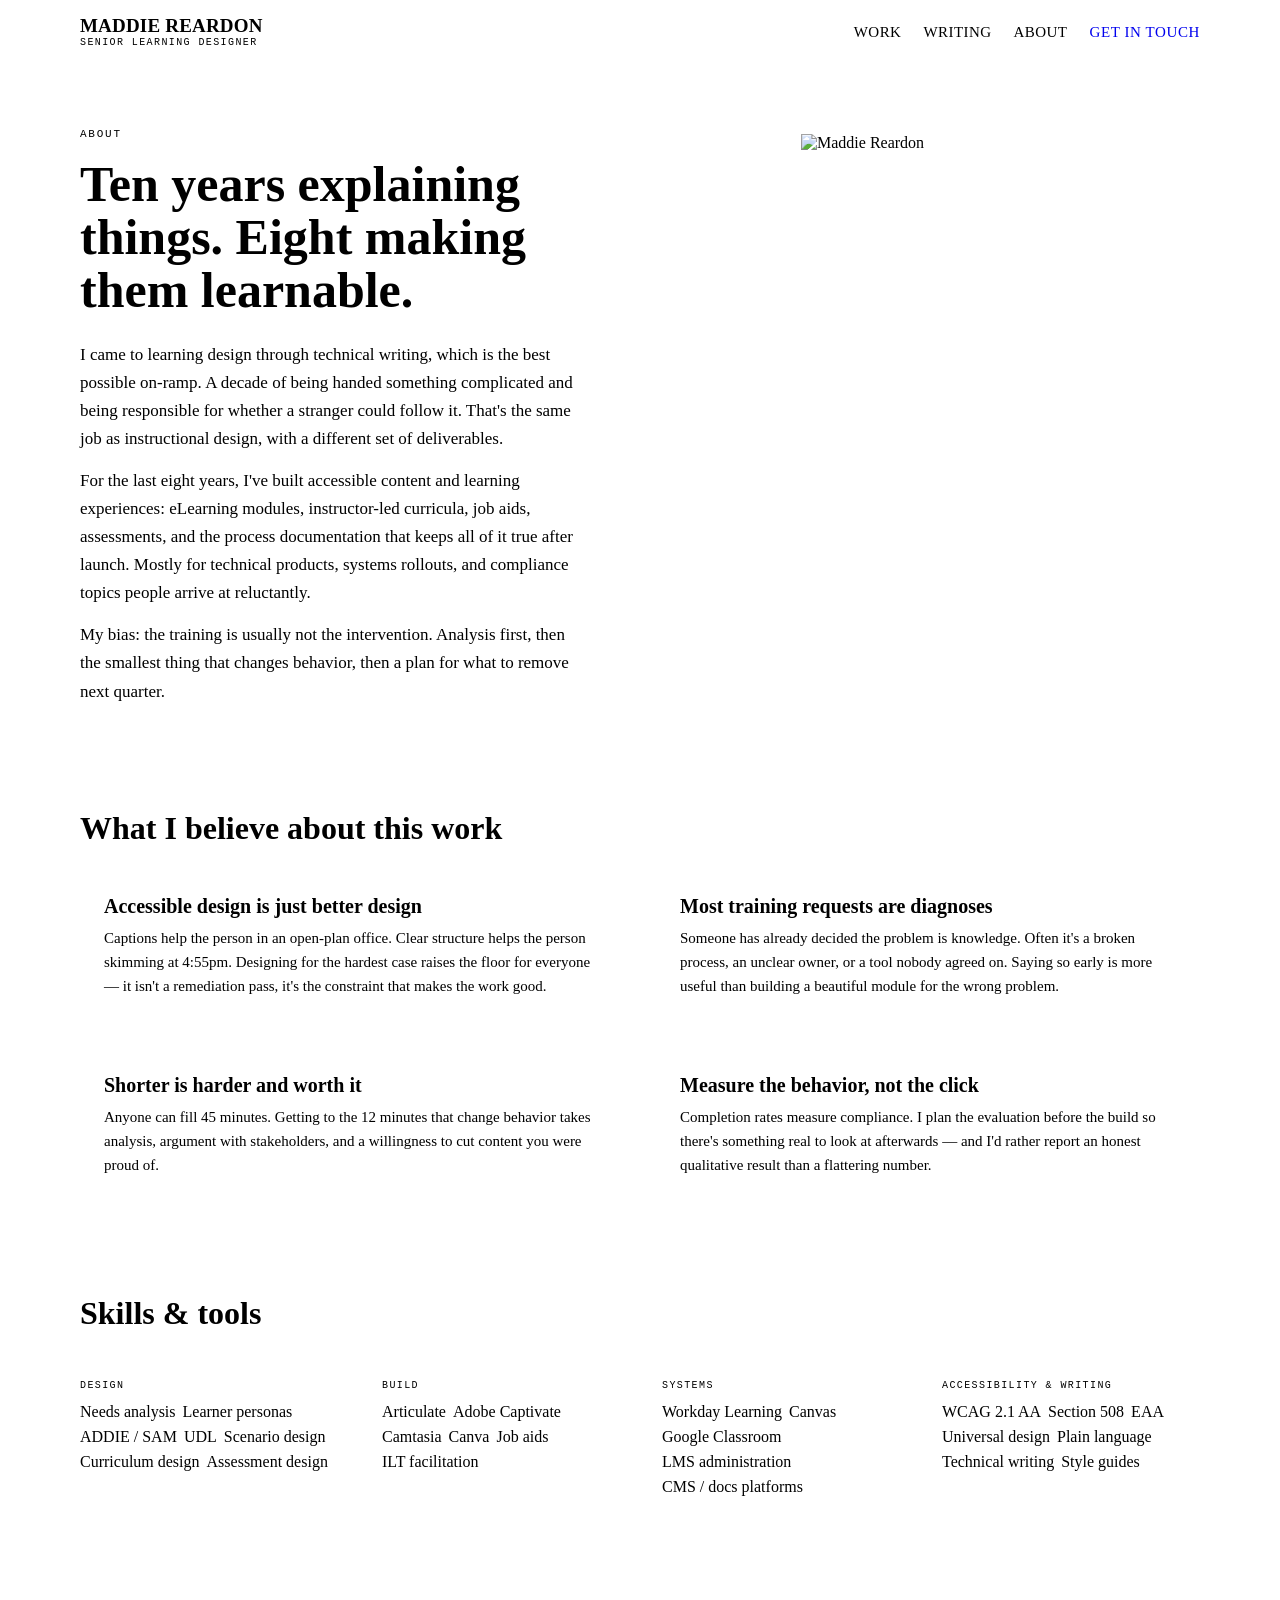
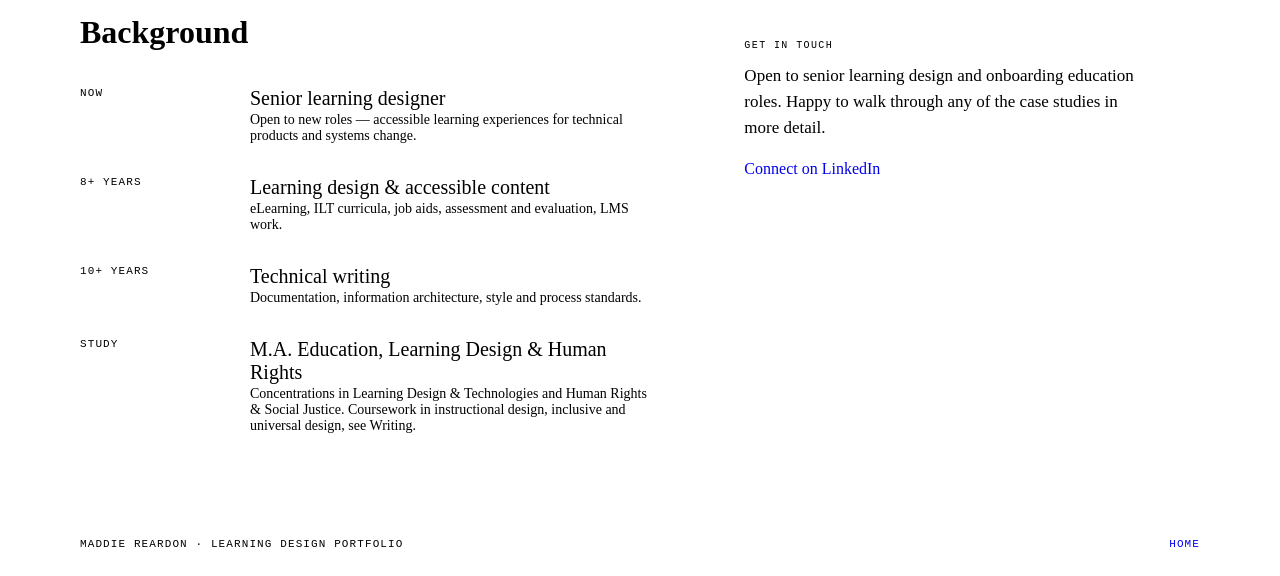
==== about.html @ 241e2d4a "Add files via upload" ====
<!DOCTYPE html>
<html lang="en">
<head>
<meta charset="utf-8">
<meta name="viewport" content="width=device-width, initial-scale=1">
<title>About — Maddie Reardon</title>
<meta name="description" content="Ten years in technical writing, eight in learning design. Accessible eLearning, ILT curricula, job aids, and evaluation.">
<meta property="og:title" content="About — Maddie Reardon">
<meta property="og:description" content="Ten years in technical writing, eight in learning design. Accessible eLearning, ILT curricula, job aids, and evaluation.">
<meta property="og:type" content="website">
<link rel="stylesheet" href="assets/styles.css"><style>body{margin:0}a{text-decoration:none}a:hover{color:var(--color-accent-700)}.mono{font-family:ui-monospace,Menlo,Consolas,monospace}.btn,.tag{white-space:nowrap}.duotone::after{opacity:.15}</style>
</head>
<body>
<div style="min-height:100vh;background:var(--color-bg);color:var(--color-text)">

  <header style="border-bottom:1px solid var(--color-divider);position:sticky;top:0;background:var(--color-bg);z-index:5">
    <div style="max-width:1120px;margin:0 auto;padding:16px 32px;display:flex;align-items:center;justify-content:space-between;gap:24px">
      <a href="index.html" style="display:flex;flex-direction:column;gap:2px;color:var(--color-text)">
        <span style="font-family:var(--font-heading);font-weight:600;font-size:19px;letter-spacing:.01em;line-height:1">MADDIE REARDON</span>
        <span class="mono" style="font-size:10px;letter-spacing:.14em;text-transform:uppercase;color:color-mix(in srgb,var(--color-text) 55%,transparent)">Senior learning designer</span>
      </a>
      <nav style="display:flex;align-items:center;gap:22px;font-family:var(--font-heading);font-size:15px;letter-spacing:.03em;text-transform:uppercase">
        <a href="index.html#work" style="color:var(--color-text)">Work</a>
        <a href="writing.html" style="color:var(--color-text)">Writing</a>
        <a href="about.html" style="color:var(--color-accent-700)">About</a>
        <a class="btn btn-primary" href="https://linkedin.com/in/maddie-reardon" target="_blank" rel="noopener" style="letter-spacing:.04em">Get in touch</a>
      </nav>
    </div>
  </header>

  <section style="max-width:1120px;margin:0 auto;padding:64px 32px 56px;display:grid;grid-template-columns:1.5fr .9fr;gap:56px;align-items:start">
    <div>
      <p class="mono" style="font-size:11px;letter-spacing:.16em;text-transform:uppercase;color:var(--color-accent-700);margin:0 0 18px">About</p>
      <h1 style="font-size:50px;line-height:1.06;margin:0 0 24px;max-width:20ch">Ten years explaining things. Eight making them learnable.</h1>
      <p style="font-size:17px;line-height:1.65;margin:0 0 14px;max-width:60ch;text-wrap:pretty">I came to learning design through technical writing, which is the best possible on-ramp. A decade of being handed something complicated and being responsible for whether a stranger could follow it. That's the same job as instructional design, with a different set of deliverables.</p>
      <p style="font-size:17px;line-height:1.65;margin:0 0 14px;max-width:60ch;text-wrap:pretty">For the last eight years, I've built accessible content and learning experiences: eLearning modules, instructor-led curricula, job aids, assessments, and the process documentation that keeps all of it true after launch. Mostly for technical products, systems rollouts, and compliance topics people arrive at reluctantly.</p>
      <p style="font-size:17px;line-height:1.65;margin:0;max-width:60ch;text-wrap:pretty">My bias: the training is usually not the intervention. Analysis first, then the smallest thing that changes behavior, then a plan for what to remove next quarter.</p>
    </div>
    <figure class="blueprint duotone" style="margin:6px 0 0">
      <i class="corner tl"></i><i class="corner tr"></i><i class="corner bl"></i><i class="corner br"></i>
      <img src="assets/maddie-reardon.png" alt="Maddie Reardon" style="width: 100%; display: block">
    </figure>
  </section>

  <section style="border-top:1px solid var(--color-divider)">
    <div style="max-width:1120px;margin:0 auto;padding:48px 32px">
      <h2 style="font-size:32px;margin:0 0 26px">What I believe about this work</h2>
      <div style="display:grid;grid-template-columns:repeat(2,1fr);gap:32px">
        <div class="blueprint" style="padding:22px 24px">
          <i class="corner tl"></i><i class="corner tr"></i><i class="corner bl"></i><i class="corner br"></i>
          <h4 style="font-size:20px;margin:0 0 8px">Accessible design is just better design</h4>
          <p style="font-size:15px;line-height:1.6;margin:0;color:color-mix(in srgb,var(--color-text) 74%,transparent);text-wrap:pretty">Captions help the person in an open-plan office. Clear structure helps the person skimming at 4:55pm. Designing for the hardest case raises the floor for everyone — it isn't a remediation pass, it's the constraint that makes the work good.</p>
        </div>
        <div class="blueprint" style="padding:22px 24px">
          <i class="corner tl"></i><i class="corner tr"></i><i class="corner bl"></i><i class="corner br"></i>
          <h4 style="font-size:20px;margin:0 0 8px">Most training requests are diagnoses</h4>
          <p style="font-size:15px;line-height:1.6;margin:0;color:color-mix(in srgb,var(--color-text) 74%,transparent);text-wrap:pretty">Someone has already decided the problem is knowledge. Often it's a broken process, an unclear owner, or a tool nobody agreed on. Saying so early is more useful than building a beautiful module for the wrong problem.</p>
        </div>
        <div class="blueprint" style="padding:22px 24px">
          <i class="corner tl"></i><i class="corner tr"></i><i class="corner bl"></i><i class="corner br"></i>
          <h4 style="font-size:20px;margin:0 0 8px">Shorter is harder and worth it</h4>
          <p style="font-size:15px;line-height:1.6;margin:0;color:color-mix(in srgb,var(--color-text) 74%,transparent);text-wrap:pretty">Anyone can fill 45 minutes. Getting to the 12 minutes that change behavior takes analysis, argument with stakeholders, and a willingness to cut content you were proud of.</p>
        </div>
        <div class="blueprint" style="padding:22px 24px">
          <i class="corner tl"></i><i class="corner tr"></i><i class="corner bl"></i><i class="corner br"></i>
          <h4 style="font-size:20px;margin:0 0 8px">Measure the behavior, not the click</h4>
          <p style="font-size:15px;line-height:1.6;margin:0;color:color-mix(in srgb,var(--color-text) 74%,transparent);text-wrap:pretty">Completion rates measure compliance. I plan the evaluation before the build so there's something real to look at afterwards — and I'd rather report an honest qualitative result than a flattering number.</p>
        </div>
      </div>
    </div>
  </section>

  <section style="border-top:1px solid var(--color-divider)">
    <div style="max-width:1120px;margin:0 auto;padding:48px 32px">
      <h2 style="font-size:32px;margin:0 0 26px">Skills &amp; tools</h2>
      <div style="display:grid;grid-template-columns:repeat(4,1fr);gap:0;border-top:1px solid var(--color-divider)">
        <div style="padding:22px 22px 22px 0;border-bottom:1px solid var(--color-divider)">
          <p class="mono" style="font-size:10px;letter-spacing:.14em;text-transform:uppercase;color:var(--color-accent-700);margin:0 0 12px">Design</p>
          <div style="display:flex;flex-wrap:wrap;gap:7px"><span class="tag tag-neutral">Needs analysis</span><span class="tag tag-neutral">Learner personas</span><span class="tag tag-neutral">ADDIE / SAM</span><span class="tag tag-neutral">UDL</span><span class="tag tag-neutral">Scenario design</span><span class="tag tag-neutral">Curriculum design</span><span class="tag tag-neutral">Assessment design</span></div>
        </div>
        <div style="padding:22px;border-left:1px solid var(--color-divider);border-bottom:1px solid var(--color-divider)">
          <p class="mono" style="font-size:10px;letter-spacing:.14em;text-transform:uppercase;color:var(--color-accent-700);margin:0 0 12px">Build</p>
          <div style="display:flex;flex-wrap:wrap;gap:7px"><span class="tag tag-accent">Articulate</span><span class="tag tag-accent">Adobe Captivate</span><span class="tag tag-accent">Camtasia</span><span class="tag tag-accent">Canva</span><span class="tag tag-neutral">Job aids</span><span class="tag tag-neutral">ILT facilitation</span></div>
        </div>
        <div style="padding:22px;border-left:1px solid var(--color-divider);border-bottom:1px solid var(--color-divider)">
          <p class="mono" style="font-size:10px;letter-spacing:.14em;text-transform:uppercase;color:var(--color-accent-700);margin:0 0 12px">Systems</p>
          <div style="display:flex;flex-wrap:wrap;gap:7px"><span class="tag tag-accent">Workday Learning</span><span class="tag tag-accent">Canvas</span><span class="tag tag-accent">Google Classroom</span><span class="tag tag-neutral">LMS administration</span><span class="tag tag-neutral">CMS / docs platforms</span></div>
        </div>
        <div style="padding:22px 0 22px 22px;border-left:1px solid var(--color-divider);border-bottom:1px solid var(--color-divider)">
          <p class="mono" style="font-size:10px;letter-spacing:.14em;text-transform:uppercase;color:var(--color-accent-700);margin:0 0 12px">Accessibility &amp; writing</p>
          <div style="display:flex;flex-wrap:wrap;gap:7px"><span class="tag tag-accent">WCAG 2.1 AA</span><span class="tag tag-accent">Section 508</span><span class="tag tag-accent">EAA</span><span class="tag tag-neutral">Universal design</span><span class="tag tag-neutral">Plain language</span><span class="tag tag-neutral">Technical writing</span><span class="tag tag-neutral">Style guides</span></div>
        </div>
      </div>
    </div>
  </section>

  <section style="border-top:1px solid var(--color-divider)">
    <div style="max-width:1120px;margin:0 auto;padding:48px 32px 64px;display:grid;grid-template-columns:1.2fr 1fr;gap:56px;align-items:start">
      <div>
        <h2 style="font-size:32px;margin:0 0 20px">Background</h2>
        <div style="display:grid;gap:0;border-top:1px solid var(--color-divider)">
          <div style="display:grid;grid-template-columns:150px 1fr;gap:20px;padding:16px 0;border-bottom:1px solid var(--color-divider)">
            <p class="mono" style="font-size:11px;letter-spacing:.1em;text-transform:uppercase;color:color-mix(in srgb,var(--color-text) 55%,transparent);margin:0">Now</p>
            <div><p style="font-family:var(--font-heading);font-size:20px;margin:0 0 2px">Senior learning designer</p><p style="font-size:14px;margin:0;color:color-mix(in srgb,var(--color-text) 70%,transparent)">Open to new roles — accessible learning experiences for technical products and systems change.</p></div>
          </div>
          <div style="display:grid;grid-template-columns:150px 1fr;gap:20px;padding:16px 0;border-bottom:1px solid var(--color-divider)">
            <p class="mono" style="font-size:11px;letter-spacing:.1em;text-transform:uppercase;color:color-mix(in srgb,var(--color-text) 55%,transparent);margin:0">8+ years</p>
            <div><p style="font-family:var(--font-heading);font-size:20px;margin:0 0 2px">Learning design &amp; accessible content</p><p style="font-size:14px;margin:0;color:color-mix(in srgb,var(--color-text) 70%,transparent)">eLearning, ILT curricula, job aids, assessment and evaluation, LMS work.</p></div>
          </div>
          <div style="display:grid;grid-template-columns:150px 1fr;gap:20px;padding:16px 0;border-bottom:1px solid var(--color-divider)">
            <p class="mono" style="font-size:11px;letter-spacing:.1em;text-transform:uppercase;color:color-mix(in srgb,var(--color-text) 55%,transparent);margin:0">10+ years</p>
            <div><p style="font-family:var(--font-heading);font-size:20px;margin:0 0 2px">Technical writing</p><p style="font-size:14px;margin:0;color:color-mix(in srgb,var(--color-text) 70%,transparent)">Documentation, information architecture, style and process standards.</p></div>
          </div>
          <div style="display:grid;grid-template-columns:150px 1fr;gap:20px;padding:16px 0;border-bottom:1px solid var(--color-divider)">
            <p class="mono" style="font-size:11px;letter-spacing:.1em;text-transform:uppercase;color:color-mix(in srgb,var(--color-text) 55%,transparent);margin:0">Study</p>
            <div><p style="font-family:var(--font-heading);font-size:20px;margin:0 0 2px">M.A. Education, Learning Design &amp; Human Rights</p><p style="font-size:14px;margin:0;color:color-mix(in srgb,var(--color-text) 70%,transparent)">Concentrations in Learning Design &amp; Technologies and Human Rights &amp; Social Justice. Coursework in instructional design, inclusive and universal design, see <a href="writing.html" style="color: var(--color-accent-700);">Writing</a>.</p></div>
          </div>
        </div>
      </div>
      <div class="blueprint" style="padding:26px 28px;background:color-mix(in srgb,var(--color-accent) 7%,transparent)">
        <i class="corner tl"></i><i class="corner tr"></i><i class="corner bl"></i><i class="corner br"></i>
        <p class="mono" style="font-size:10px;letter-spacing:.14em;text-transform:uppercase;color:var(--color-accent-700);margin:0 0 12px">Get in touch</p>
        <p style="font-size:17px;line-height:1.55;margin:0 0 18px;text-wrap:pretty">Open to senior learning design and onboarding education roles. Happy to walk through any of the case studies in more detail.</p>
        <div style="display:flex;flex-direction:column;gap:10px;align-items:flex-start">
          <a class="btn btn-primary" href="https://linkedin.com/in/maddie-reardon" target="_blank" rel="noopener">Connect on LinkedIn</a>
          
        </div>
      </div>
    </div>
  </section>

  <footer style="border-top:1px solid var(--color-divider)">
    <div style="max-width:1120px;margin:0 auto;padding:24px 32px;display:flex;justify-content:space-between;gap:24px;flex-wrap:wrap">
      <p class="mono" style="font-size:11px;letter-spacing:.1em;text-transform:uppercase;color:color-mix(in srgb,var(--color-text) 55%,transparent);margin:0">Maddie Reardon · Learning design portfolio</p>
      <a class="mono" href="index.html" style="font-size:11px;letter-spacing:.1em;text-transform:uppercase">Home</a>
    </div>
  </footer>
</div>
</body>
</html>
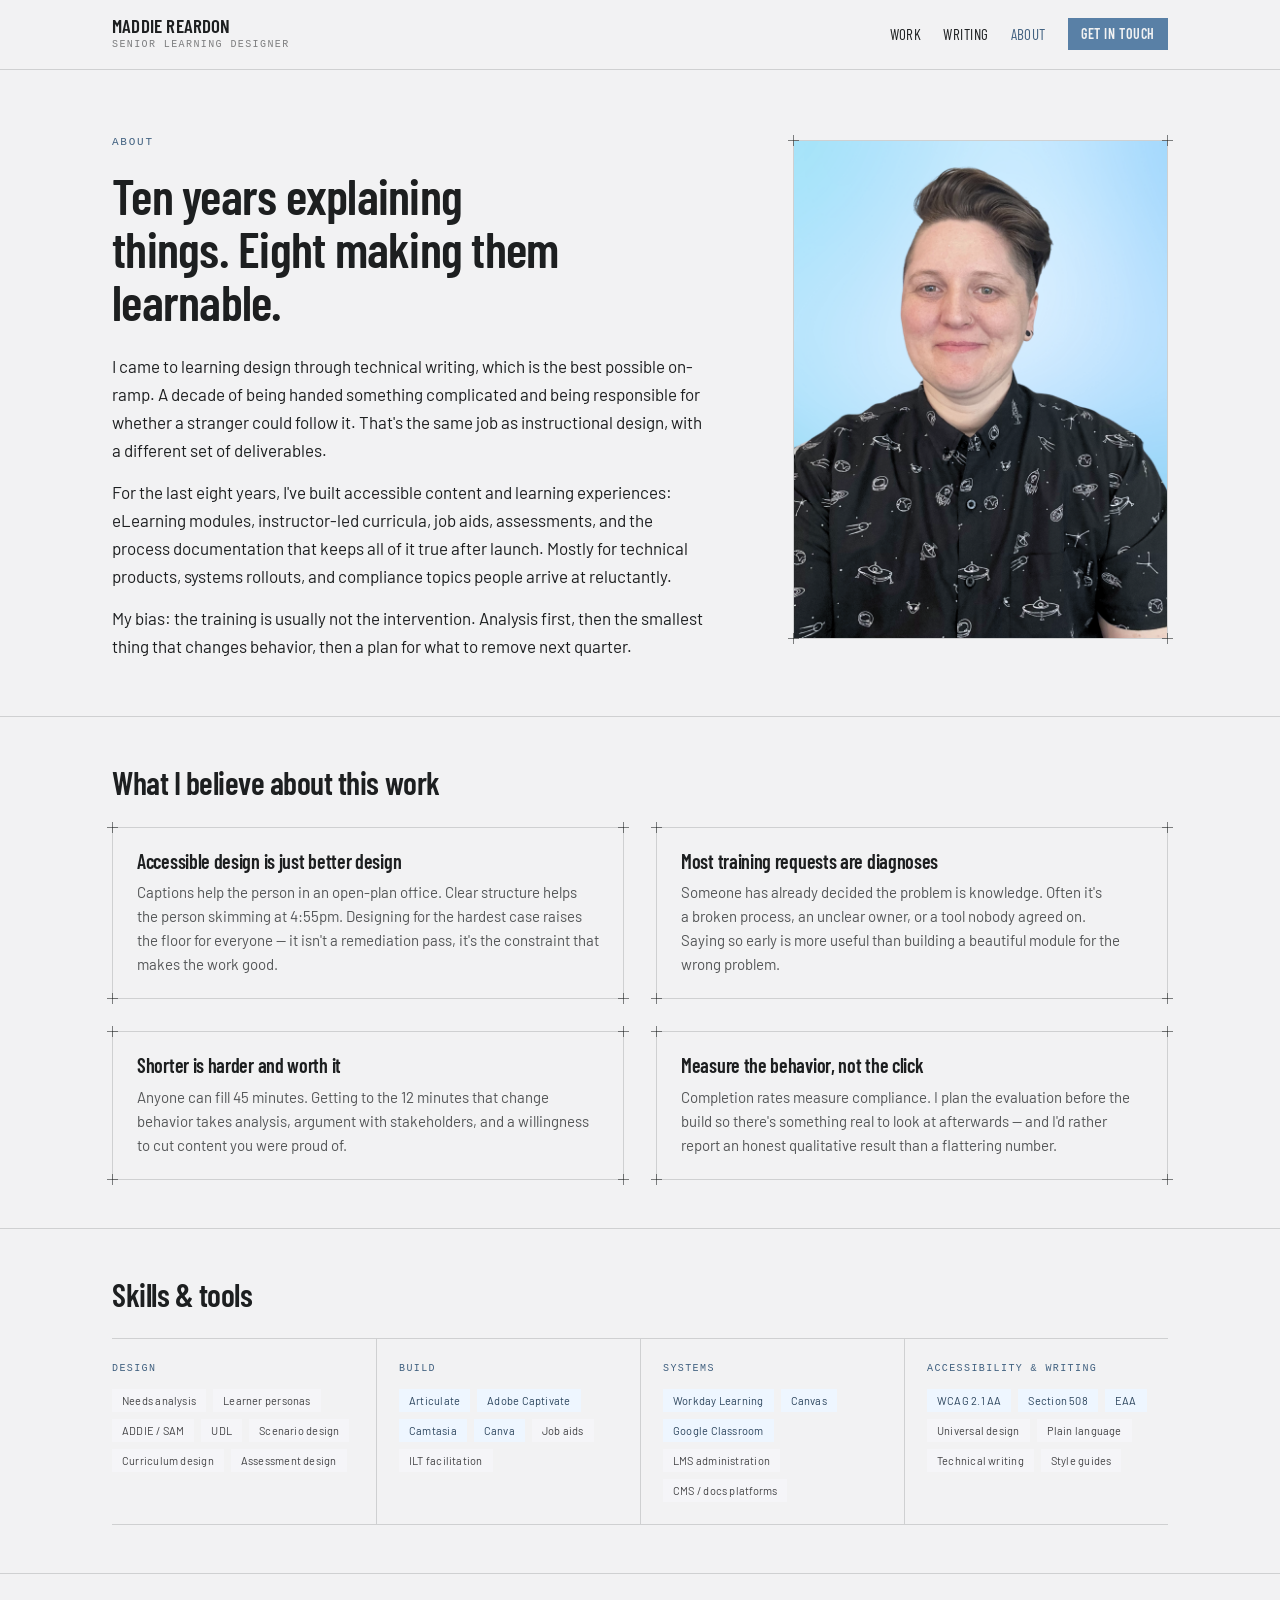
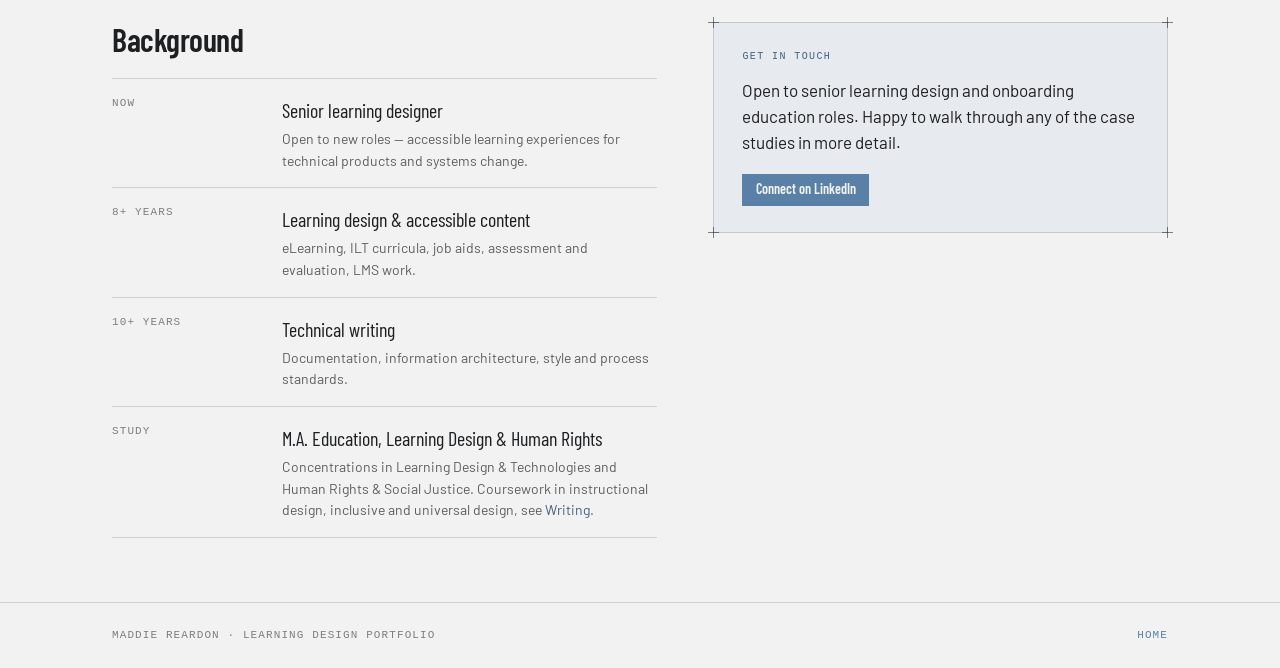
==== commit 1764768a: "Update about.html" ====
--- a/about.html
+++ b/about.html
@@ -1,140 +1,134 @@
 <!DOCTYPE html>
+
 <html lang="en">
 <head>
-<meta charset="utf-8">
-<meta name="viewport" content="width=device-width, initial-scale=1">
+<meta charset="utf-8"/>
+<meta content="width=device-width, initial-scale=1" name="viewport"/>
 <title>About — Maddie Reardon</title>
-<meta name="description" content="Ten years in technical writing, eight in learning design. Accessible eLearning, ILT curricula, job aids, and evaluation.">
-<meta property="og:title" content="About — Maddie Reardon">
-<meta property="og:description" content="Ten years in technical writing, eight in learning design. Accessible eLearning, ILT curricula, job aids, and evaluation.">
-<meta property="og:type" content="website">
-<link rel="stylesheet" href="assets/styles.css"><style>body{margin:0}a{text-decoration:none}a:hover{color:var(--color-accent-700)}.mono{font-family:ui-monospace,Menlo,Consolas,monospace}.btn,.tag{white-space:nowrap}.duotone::after{opacity:.15}</style>
+<meta content="Ten years in technical writing, eight in learning design. Accessible eLearning, ILT curricula, job aids, and evaluation." name="description"/>
+<meta content="About — Maddie Reardon" property="og:title"/>
+<meta content="Ten years in technical writing, eight in learning design. Accessible eLearning, ILT curricula, job aids, and evaluation." property="og:description"/>
+<meta content="website" property="og:type"/>
+<link href="assets/styles.css" rel="stylesheet"/><style>.duotone::after{opacity:.15}</style>
 </head>
 <body>
 <div style="min-height:100vh;background:var(--color-bg);color:var(--color-text)">
-
-  <header style="border-bottom:1px solid var(--color-divider);position:sticky;top:0;background:var(--color-bg);z-index:5">
-    <div style="max-width:1120px;margin:0 auto;padding:16px 32px;display:flex;align-items:center;justify-content:space-between;gap:24px">
-      <a href="index.html" style="display:flex;flex-direction:column;gap:2px;color:var(--color-text)">
-        <span style="font-family:var(--font-heading);font-weight:600;font-size:19px;letter-spacing:.01em;line-height:1">MADDIE REARDON</span>
-        <span class="mono" style="font-size:10px;letter-spacing:.14em;text-transform:uppercase;color:color-mix(in srgb,var(--color-text) 55%,transparent)">Senior learning designer</span>
-      </a>
-      <nav style="display:flex;align-items:center;gap:22px;font-family:var(--font-heading);font-size:15px;letter-spacing:.03em;text-transform:uppercase">
-        <a href="index.html#work" style="color:var(--color-text)">Work</a>
-        <a href="writing.html" style="color:var(--color-text)">Writing</a>
-        <a href="about.html" style="color:var(--color-accent-700)">About</a>
-        <a class="btn btn-primary" href="https://linkedin.com/in/maddie-reardon" target="_blank" rel="noopener" style="letter-spacing:.04em">Get in touch</a>
-      </nav>
-    </div>
-  </header>
-
-  <section style="max-width:1120px;margin:0 auto;padding:64px 32px 56px;display:grid;grid-template-columns:1.5fr .9fr;gap:56px;align-items:start">
-    <div>
-      <p class="mono" style="font-size:11px;letter-spacing:.16em;text-transform:uppercase;color:var(--color-accent-700);margin:0 0 18px">About</p>
-      <h1 style="font-size:50px;line-height:1.06;margin:0 0 24px;max-width:20ch">Ten years explaining things. Eight making them learnable.</h1>
-      <p style="font-size:17px;line-height:1.65;margin:0 0 14px;max-width:60ch;text-wrap:pretty">I came to learning design through technical writing, which is the best possible on-ramp. A decade of being handed something complicated and being responsible for whether a stranger could follow it. That's the same job as instructional design, with a different set of deliverables.</p>
-      <p style="font-size:17px;line-height:1.65;margin:0 0 14px;max-width:60ch;text-wrap:pretty">For the last eight years, I've built accessible content and learning experiences: eLearning modules, instructor-led curricula, job aids, assessments, and the process documentation that keeps all of it true after launch. Mostly for technical products, systems rollouts, and compliance topics people arrive at reluctantly.</p>
-      <p style="font-size:17px;line-height:1.65;margin:0;max-width:60ch;text-wrap:pretty">My bias: the training is usually not the intervention. Analysis first, then the smallest thing that changes behavior, then a plan for what to remove next quarter.</p>
-    </div>
-    <figure class="blueprint duotone" style="margin:6px 0 0">
-      <i class="corner tl"></i><i class="corner tr"></i><i class="corner bl"></i><i class="corner br"></i>
-      <img src="assets/maddie-reardon.png" alt="Maddie Reardon" style="width: 100%; display: block">
-    </figure>
-  </section>
-
-  <section style="border-top:1px solid var(--color-divider)">
-    <div style="max-width:1120px;margin:0 auto;padding:48px 32px">
-      <h2 style="font-size:32px;margin:0 0 26px">What I believe about this work</h2>
-      <div style="display:grid;grid-template-columns:repeat(2,1fr);gap:32px">
-        <div class="blueprint" style="padding:22px 24px">
-          <i class="corner tl"></i><i class="corner tr"></i><i class="corner bl"></i><i class="corner br"></i>
-          <h4 style="font-size:20px;margin:0 0 8px">Accessible design is just better design</h4>
-          <p style="font-size:15px;line-height:1.6;margin:0;color:color-mix(in srgb,var(--color-text) 74%,transparent);text-wrap:pretty">Captions help the person in an open-plan office. Clear structure helps the person skimming at 4:55pm. Designing for the hardest case raises the floor for everyone — it isn't a remediation pass, it's the constraint that makes the work good.</p>
-        </div>
-        <div class="blueprint" style="padding:22px 24px">
-          <i class="corner tl"></i><i class="corner tr"></i><i class="corner bl"></i><i class="corner br"></i>
-          <h4 style="font-size:20px;margin:0 0 8px">Most training requests are diagnoses</h4>
-          <p style="font-size:15px;line-height:1.6;margin:0;color:color-mix(in srgb,var(--color-text) 74%,transparent);text-wrap:pretty">Someone has already decided the problem is knowledge. Often it's a broken process, an unclear owner, or a tool nobody agreed on. Saying so early is more useful than building a beautiful module for the wrong problem.</p>
-        </div>
-        <div class="blueprint" style="padding:22px 24px">
-          <i class="corner tl"></i><i class="corner tr"></i><i class="corner bl"></i><i class="corner br"></i>
-          <h4 style="font-size:20px;margin:0 0 8px">Shorter is harder and worth it</h4>
-          <p style="font-size:15px;line-height:1.6;margin:0;color:color-mix(in srgb,var(--color-text) 74%,transparent);text-wrap:pretty">Anyone can fill 45 minutes. Getting to the 12 minutes that change behavior takes analysis, argument with stakeholders, and a willingness to cut content you were proud of.</p>
-        </div>
-        <div class="blueprint" style="padding:22px 24px">
-          <i class="corner tl"></i><i class="corner tr"></i><i class="corner bl"></i><i class="corner br"></i>
-          <h4 style="font-size:20px;margin:0 0 8px">Measure the behavior, not the click</h4>
-          <p style="font-size:15px;line-height:1.6;margin:0;color:color-mix(in srgb,var(--color-text) 74%,transparent);text-wrap:pretty">Completion rates measure compliance. I plan the evaluation before the build so there's something real to look at afterwards — and I'd rather report an honest qualitative result than a flattering number.</p>
-        </div>
-      </div>
-    </div>
-  </section>
-
-  <section style="border-top:1px solid var(--color-divider)">
-    <div style="max-width:1120px;margin:0 auto;padding:48px 32px">
-      <h2 style="font-size:32px;margin:0 0 26px">Skills &amp; tools</h2>
-      <div style="display:grid;grid-template-columns:repeat(4,1fr);gap:0;border-top:1px solid var(--color-divider)">
-        <div style="padding:22px 22px 22px 0;border-bottom:1px solid var(--color-divider)">
-          <p class="mono" style="font-size:10px;letter-spacing:.14em;text-transform:uppercase;color:var(--color-accent-700);margin:0 0 12px">Design</p>
-          <div style="display:flex;flex-wrap:wrap;gap:7px"><span class="tag tag-neutral">Needs analysis</span><span class="tag tag-neutral">Learner personas</span><span class="tag tag-neutral">ADDIE / SAM</span><span class="tag tag-neutral">UDL</span><span class="tag tag-neutral">Scenario design</span><span class="tag tag-neutral">Curriculum design</span><span class="tag tag-neutral">Assessment design</span></div>
-        </div>
-        <div style="padding:22px;border-left:1px solid var(--color-divider);border-bottom:1px solid var(--color-divider)">
-          <p class="mono" style="font-size:10px;letter-spacing:.14em;text-transform:uppercase;color:var(--color-accent-700);margin:0 0 12px">Build</p>
-          <div style="display:flex;flex-wrap:wrap;gap:7px"><span class="tag tag-accent">Articulate</span><span class="tag tag-accent">Adobe Captivate</span><span class="tag tag-accent">Camtasia</span><span class="tag tag-accent">Canva</span><span class="tag tag-neutral">Job aids</span><span class="tag tag-neutral">ILT facilitation</span></div>
-        </div>
-        <div style="padding:22px;border-left:1px solid var(--color-divider);border-bottom:1px solid var(--color-divider)">
-          <p class="mono" style="font-size:10px;letter-spacing:.14em;text-transform:uppercase;color:var(--color-accent-700);margin:0 0 12px">Systems</p>
-          <div style="display:flex;flex-wrap:wrap;gap:7px"><span class="tag tag-accent">Workday Learning</span><span class="tag tag-accent">Canvas</span><span class="tag tag-accent">Google Classroom</span><span class="tag tag-neutral">LMS administration</span><span class="tag tag-neutral">CMS / docs platforms</span></div>
-        </div>
-        <div style="padding:22px 0 22px 22px;border-left:1px solid var(--color-divider);border-bottom:1px solid var(--color-divider)">
-          <p class="mono" style="font-size:10px;letter-spacing:.14em;text-transform:uppercase;color:var(--color-accent-700);margin:0 0 12px">Accessibility &amp; writing</p>
-          <div style="display:flex;flex-wrap:wrap;gap:7px"><span class="tag tag-accent">WCAG 2.1 AA</span><span class="tag tag-accent">Section 508</span><span class="tag tag-accent">EAA</span><span class="tag tag-neutral">Universal design</span><span class="tag tag-neutral">Plain language</span><span class="tag tag-neutral">Technical writing</span><span class="tag tag-neutral">Style guides</span></div>
-        </div>
-      </div>
-    </div>
-  </section>
-
-  <section style="border-top:1px solid var(--color-divider)">
-    <div style="max-width:1120px;margin:0 auto;padding:48px 32px 64px;display:grid;grid-template-columns:1.2fr 1fr;gap:56px;align-items:start">
-      <div>
-        <h2 style="font-size:32px;margin:0 0 20px">Background</h2>
-        <div style="display:grid;gap:0;border-top:1px solid var(--color-divider)">
-          <div style="display:grid;grid-template-columns:150px 1fr;gap:20px;padding:16px 0;border-bottom:1px solid var(--color-divider)">
-            <p class="mono" style="font-size:11px;letter-spacing:.1em;text-transform:uppercase;color:color-mix(in srgb,var(--color-text) 55%,transparent);margin:0">Now</p>
-            <div><p style="font-family:var(--font-heading);font-size:20px;margin:0 0 2px">Senior learning designer</p><p style="font-size:14px;margin:0;color:color-mix(in srgb,var(--color-text) 70%,transparent)">Open to new roles — accessible learning experiences for technical products and systems change.</p></div>
-          </div>
-          <div style="display:grid;grid-template-columns:150px 1fr;gap:20px;padding:16px 0;border-bottom:1px solid var(--color-divider)">
-            <p class="mono" style="font-size:11px;letter-spacing:.1em;text-transform:uppercase;color:color-mix(in srgb,var(--color-text) 55%,transparent);margin:0">8+ years</p>
-            <div><p style="font-family:var(--font-heading);font-size:20px;margin:0 0 2px">Learning design &amp; accessible content</p><p style="font-size:14px;margin:0;color:color-mix(in srgb,var(--color-text) 70%,transparent)">eLearning, ILT curricula, job aids, assessment and evaluation, LMS work.</p></div>
-          </div>
-          <div style="display:grid;grid-template-columns:150px 1fr;gap:20px;padding:16px 0;border-bottom:1px solid var(--color-divider)">
-            <p class="mono" style="font-size:11px;letter-spacing:.1em;text-transform:uppercase;color:color-mix(in srgb,var(--color-text) 55%,transparent);margin:0">10+ years</p>
-            <div><p style="font-family:var(--font-heading);font-size:20px;margin:0 0 2px">Technical writing</p><p style="font-size:14px;margin:0;color:color-mix(in srgb,var(--color-text) 70%,transparent)">Documentation, information architecture, style and process standards.</p></div>
-          </div>
-          <div style="display:grid;grid-template-columns:150px 1fr;gap:20px;padding:16px 0;border-bottom:1px solid var(--color-divider)">
-            <p class="mono" style="font-size:11px;letter-spacing:.1em;text-transform:uppercase;color:color-mix(in srgb,var(--color-text) 55%,transparent);margin:0">Study</p>
-            <div><p style="font-family:var(--font-heading);font-size:20px;margin:0 0 2px">M.A. Education, Learning Design &amp; Human Rights</p><p style="font-size:14px;margin:0;color:color-mix(in srgb,var(--color-text) 70%,transparent)">Concentrations in Learning Design &amp; Technologies and Human Rights &amp; Social Justice. Coursework in instructional design, inclusive and universal design, see <a href="writing.html" style="color: var(--color-accent-700);">Writing</a>.</p></div>
-          </div>
-        </div>
-      </div>
-      <div class="blueprint" style="padding:26px 28px;background:color-mix(in srgb,var(--color-accent) 7%,transparent)">
-        <i class="corner tl"></i><i class="corner tr"></i><i class="corner bl"></i><i class="corner br"></i>
-        <p class="mono" style="font-size:10px;letter-spacing:.14em;text-transform:uppercase;color:var(--color-accent-700);margin:0 0 12px">Get in touch</p>
-        <p style="font-size:17px;line-height:1.55;margin:0 0 18px;text-wrap:pretty">Open to senior learning design and onboarding education roles. Happy to walk through any of the case studies in more detail.</p>
-        <div style="display:flex;flex-direction:column;gap:10px;align-items:flex-start">
-          <a class="btn btn-primary" href="https://linkedin.com/in/maddie-reardon" target="_blank" rel="noopener">Connect on LinkedIn</a>
-          
-        </div>
-      </div>
-    </div>
-  </section>
-
-  <footer style="border-top:1px solid var(--color-divider)">
-    <div style="max-width:1120px;margin:0 auto;padding:24px 32px;display:flex;justify-content:space-between;gap:24px;flex-wrap:wrap">
-      <p class="mono" style="font-size:11px;letter-spacing:.1em;text-transform:uppercase;color:color-mix(in srgb,var(--color-text) 55%,transparent);margin:0">Maddie Reardon · Learning design portfolio</p>
-      <a class="mono" href="index.html" style="font-size:11px;letter-spacing:.1em;text-transform:uppercase">Home</a>
-    </div>
-  </footer>
+<header style="border-bottom:1px solid var(--color-divider);position:sticky;top:0;background:var(--color-bg);z-index:5">
+<div class="site-header wrap" style="display:flex;align-items:center;justify-content:space-between;gap:24px;padding-top:16px;padding-bottom:16px">
+<a href="index.html" style="display:flex;flex-direction:column;gap:2px;color:var(--color-text)">
+<span style="font-family:var(--font-heading);font-weight:600;font-size:19px;letter-spacing:.01em;line-height:1">MADDIE REARDON</span>
+<span class="mono" style="font-size:10px;letter-spacing:.14em;text-transform:uppercase;color:color-mix(in srgb,var(--color-text) 55%,transparent)">Senior learning designer</span>
+</a>
+<nav class="site-nav" style="display:flex;align-items:center;gap:22px;font-family:var(--font-heading);font-size:15px;letter-spacing:.03em;text-transform:uppercase">
+<a href="index.html#work" style="color:var(--color-text)">Work</a>
+<a href="writing.html" style="color:var(--color-text)">Writing</a>
+<a href="about.html" style="color:var(--color-accent-700)">About</a>
+<a class="btn btn-primary" href="https://linkedin.com/in/maddie-reardon" rel="noopener" style="letter-spacing:.04em" target="_blank">Get in touch</a>
+</nav>
+</div>
+</header>
+<section class="wrap grid" style="--cols:1.5fr .9fr;--gap:56px;align-items:start;padding-top:64px;padding-bottom:56px">
+<div>
+<p class="mono" style="font-size:11px;letter-spacing:.16em;text-transform:uppercase;color:var(--color-accent-700);margin:0 0 18px">About</p>
+<h1 style="--fs:50px;line-height:1.06;margin:0 0 24px;max-width:20ch">Ten years explaining things. Eight making them learnable.</h1>
+<p style="font-size:17px;line-height:1.65;margin:0 0 14px;max-width:60ch;text-wrap:pretty">I came to learning design through technical writing, which is the best possible on-ramp. A decade of being handed something complicated and being responsible for whether a stranger could follow it. That's the same job as instructional design, with a different set of deliverables.</p>
+<p style="font-size:17px;line-height:1.65;margin:0 0 14px;max-width:60ch;text-wrap:pretty">For the last eight years, I've built accessible content and learning experiences: eLearning modules, instructor-led curricula, job aids, assessments, and the process documentation that keeps all of it true after launch. Mostly for technical products, systems rollouts, and compliance topics people arrive at reluctantly.</p>
+<p style="font-size:17px;line-height:1.65;margin:0;max-width:60ch;text-wrap:pretty">My bias: the training is usually not the intervention. Analysis first, then the smallest thing that changes behavior, then a plan for what to remove next quarter.</p>
+</div>
+<figure class="blueprint duotone" style="margin:6px 0 0">
+<i class="corner tl"></i><i class="corner tr"></i><i class="corner bl"></i><i class="corner br"></i>
+<img alt="Maddie Reardon" src="assets/maddie-reardon.png" style="width:100%;display:block"/>
+</figure>
+</section>
+<section style="border-top:1px solid var(--color-divider)">
+<div class="wrap" style="padding-top:48px;padding-bottom:48px">
+<h2 style="--fs:32px;margin:0 0 26px">What I believe about this work</h2>
+<div class="grid" style="--cols:repeat(2,1fr);--gap:32px">
+<div class="blueprint" style="padding:22px 24px">
+<i class="corner tl"></i><i class="corner tr"></i><i class="corner bl"></i><i class="corner br"></i>
+<h4 style="font-size:20px;margin:0 0 8px">Accessible design is just better design</h4>
+<p style="font-size:15px;line-height:1.6;margin:0;color:color-mix(in srgb,var(--color-text) 74%,transparent);text-wrap:pretty">Captions help the person in an open-plan office. Clear structure helps the person skimming at 4:55pm. Designing for the hardest case raises the floor for everyone — it isn't a remediation pass, it's the constraint that makes the work good.</p>
+</div>
+<div class="blueprint" style="padding:22px 24px">
+<i class="corner tl"></i><i class="corner tr"></i><i class="corner bl"></i><i class="corner br"></i>
+<h4 style="font-size:20px;margin:0 0 8px">Most training requests are diagnoses</h4>
+<p style="font-size:15px;line-height:1.6;margin:0;color:color-mix(in srgb,var(--color-text) 74%,transparent);text-wrap:pretty">Someone has already decided the problem is knowledge. Often it's a broken process, an unclear owner, or a tool nobody agreed on. Saying so early is more useful than building a beautiful module for the wrong problem.</p>
+</div>
+<div class="blueprint" style="padding:22px 24px">
+<i class="corner tl"></i><i class="corner tr"></i><i class="corner bl"></i><i class="corner br"></i>
+<h4 style="font-size:20px;margin:0 0 8px">Shorter is harder and worth it</h4>
+<p style="font-size:15px;line-height:1.6;margin:0;color:color-mix(in srgb,var(--color-text) 74%,transparent);text-wrap:pretty">Anyone can fill 45 minutes. Getting to the 12 minutes that change behavior takes analysis, argument with stakeholders, and a willingness to cut content you were proud of.</p>
+</div>
+<div class="blueprint" style="padding:22px 24px">
+<i class="corner tl"></i><i class="corner tr"></i><i class="corner bl"></i><i class="corner br"></i>
+<h4 style="font-size:20px;margin:0 0 8px">Measure the behavior, not the click</h4>
+<p style="font-size:15px;line-height:1.6;margin:0;color:color-mix(in srgb,var(--color-text) 74%,transparent);text-wrap:pretty">Completion rates measure compliance. I plan the evaluation before the build so there's something real to look at afterwards — and I'd rather report an honest qualitative result than a flattering number.</p>
+</div>
+</div>
+</div>
+</section>
+<section style="border-top:1px solid var(--color-divider)">
+<div class="wrap" style="padding-top:48px;padding-bottom:48px">
+<h2 style="--fs:32px;margin:0 0 26px">Skills &amp; tools</h2>
+<div class="grid grid-4" style="--cols:repeat(4,1fr);--gap:0;border-top:1px solid var(--color-divider)">
+<div class="cell" style="--pad:22px 22px 22px 0;border-bottom:1px solid var(--color-divider)">
+<p class="mono" style="font-size:10px;letter-spacing:.14em;text-transform:uppercase;color:var(--color-accent-700);margin:0 0 12px">Design</p>
+<div style="display:flex;flex-wrap:wrap;gap:7px"><span class="tag tag-neutral">Needs analysis</span><span class="tag tag-neutral">Learner personas</span><span class="tag tag-neutral">ADDIE / SAM</span><span class="tag tag-neutral">UDL</span><span class="tag tag-neutral">Scenario design</span><span class="tag tag-neutral">Curriculum design</span><span class="tag tag-neutral">Assessment design</span></div>
+</div>
+<div class="divide cell" style="--pad:22px;border-bottom:1px solid var(--color-divider)">
+<p class="mono" style="font-size:10px;letter-spacing:.14em;text-transform:uppercase;color:var(--color-accent-700);margin:0 0 12px">Build</p>
+<div style="display:flex;flex-wrap:wrap;gap:7px"><span class="tag tag-accent">Articulate</span><span class="tag tag-accent">Adobe Captivate</span><span class="tag tag-accent">Camtasia</span><span class="tag tag-accent">Canva</span><span class="tag tag-neutral">Job aids</span><span class="tag tag-neutral">ILT facilitation</span></div>
+</div>
+<div class="divide cell" style="--pad:22px;border-bottom:1px solid var(--color-divider)">
+<p class="mono" style="font-size:10px;letter-spacing:.14em;text-transform:uppercase;color:var(--color-accent-700);margin:0 0 12px">Systems</p>
+<div style="display:flex;flex-wrap:wrap;gap:7px"><span class="tag tag-accent">Workday Learning</span><span class="tag tag-accent">Canvas</span><span class="tag tag-accent">Google Classroom</span><span class="tag tag-neutral">LMS administration</span><span class="tag tag-neutral">CMS / docs platforms</span></div>
+</div>
+<div class="divide cell" style="--pad:22px 0 22px 22px;border-bottom:1px solid var(--color-divider)">
+<p class="mono" style="font-size:10px;letter-spacing:.14em;text-transform:uppercase;color:var(--color-accent-700);margin:0 0 12px">Accessibility &amp; writing</p>
+<div style="display:flex;flex-wrap:wrap;gap:7px"><span class="tag tag-accent">WCAG 2.1 AA</span><span class="tag tag-accent">Section 508</span><span class="tag tag-accent">EAA</span><span class="tag tag-neutral">Universal design</span><span class="tag tag-neutral">Plain language</span><span class="tag tag-neutral">Technical writing</span><span class="tag tag-neutral">Style guides</span></div>
+</div>
+</div>
+</div>
+</section>
+<section style="border-top:1px solid var(--color-divider)">
+<div class="wrap grid" style="--cols:1.2fr 1fr;--gap:56px;align-items:start;padding-top:48px;padding-bottom:64px">
+<div>
+<h2 style="--fs:32px;margin:0 0 20px">Background</h2>
+<div style="display:grid;gap:0;border-top:1px solid var(--color-divider)">
+<div class="grid" style="--cols:150px 1fr;--gap:20px;padding:16px 0;border-bottom:1px solid var(--color-divider)">
+<p class="mono" style="font-size:11px;letter-spacing:.1em;text-transform:uppercase;color:color-mix(in srgb,var(--color-text) 55%,transparent);margin:0">Now</p>
+<div><p style="font-family:var(--font-heading);font-size:20px;margin:0 0 2px">Senior learning designer</p><p style="font-size:14px;margin:0;color:color-mix(in srgb,var(--color-text) 70%,transparent)">Open to new roles — accessible learning experiences for technical products and systems change.</p></div>
+</div>
+<div class="grid" style="--cols:150px 1fr;--gap:20px;padding:16px 0;border-bottom:1px solid var(--color-divider)">
+<p class="mono" style="font-size:11px;letter-spacing:.1em;text-transform:uppercase;color:color-mix(in srgb,var(--color-text) 55%,transparent);margin:0">8+ years</p>
+<div><p style="font-family:var(--font-heading);font-size:20px;margin:0 0 2px">Learning design &amp; accessible content</p><p style="font-size:14px;margin:0;color:color-mix(in srgb,var(--color-text) 70%,transparent)">eLearning, ILT curricula, job aids, assessment and evaluation, LMS work.</p></div>
+</div>
+<div class="grid" style="--cols:150px 1fr;--gap:20px;padding:16px 0;border-bottom:1px solid var(--color-divider)">
+<p class="mono" style="font-size:11px;letter-spacing:.1em;text-transform:uppercase;color:color-mix(in srgb,var(--color-text) 55%,transparent);margin:0">10+ years</p>
+<div><p style="font-family:var(--font-heading);font-size:20px;margin:0 0 2px">Technical writing</p><p style="font-size:14px;margin:0;color:color-mix(in srgb,var(--color-text) 70%,transparent)">Documentation, information architecture, style and process standards.</p></div>
+</div>
+<div class="grid" style="--cols:150px 1fr;--gap:20px;padding:16px 0;border-bottom:1px solid var(--color-divider)">
+<p class="mono" style="font-size:11px;letter-spacing:.1em;text-transform:uppercase;color:color-mix(in srgb,var(--color-text) 55%,transparent);margin:0">Study</p>
+<div><p style="font-family:var(--font-heading);font-size:20px;margin:0 0 2px">M.A. Education, Learning Design &amp; Human Rights</p><p style="font-size:14px;margin:0;color:color-mix(in srgb,var(--color-text) 70%,transparent)">Concentrations in Learning Design &amp; Technologies and Human Rights &amp; Social Justice. Coursework in instructional design, inclusive and universal design, see <a href="writing.html" style="color:var(--color-accent-700)">Writing</a>.</p></div>
+</div>
+</div>
+</div>
+<div class="blueprint" style="padding:26px 28px;background:color-mix(in srgb,var(--color-accent) 7%,transparent)">
+<i class="corner tl"></i><i class="corner tr"></i><i class="corner bl"></i><i class="corner br"></i>
+<p class="mono" style="font-size:10px;letter-spacing:.14em;text-transform:uppercase;color:var(--color-accent-700);margin:0 0 12px">Get in touch</p>
+<p style="font-size:17px;line-height:1.55;margin:0 0 18px;text-wrap:pretty">Open to senior learning design and onboarding education roles. Happy to walk through any of the case studies in more detail.</p>
+<div style="display:flex;flex-direction:column;gap:10px;align-items:flex-start">
+<a class="btn btn-primary" href="https://linkedin.com/in/maddie-reardon" rel="noopener" target="_blank">Connect on LinkedIn</a>
+</div>
+</div>
+</div>
+</section>
+<footer style="border-top:1px solid var(--color-divider)">
+<div class="wrap" style="display:flex;justify-content:space-between;gap:24px;flex-wrap:wrap;padding-top:24px;padding-bottom:24px">
+<p class="mono" style="font-size:11px;letter-spacing:.1em;text-transform:uppercase;color:color-mix(in srgb,var(--color-text) 55%,transparent);margin:0">Maddie Reardon · Learning design portfolio</p>
+<a class="mono" href="index.html" style="font-size:11px;letter-spacing:.1em;text-transform:uppercase">Home</a>
+</div>
+</footer>
 </div>
 </body>
 </html>
--- a/assets/styles.css
+++ b/assets/styles.css
@@ -0,0 +1,348 @@
+/* Industry — design-system tokens and component classes. This file is the source of truth for the system's look; retune it here and see readme.md. */
+@import url('https://fonts.googleapis.com/css2?family=Barlow:wght@400;500;700&family=Barlow+Condensed:wght@400;600&display=swap');
+
+:root {
+  --color-bg: #f2f2f3;
+  --color-surface: #e9e9ea;
+  --color-text: #1d1f20;
+  --color-accent: #5980a6;
+  --color-accent-2: #728fab;
+  --color-divider: color-mix(in srgb, #1d1f20 16%, transparent);
+
+  /* Tonal ramps — generated in OKLCH on one shared lightness scale, so the
+     same step of any role matches the others in visual value. */
+  --color-neutral-100: #f5f5f8;
+  --color-neutral-200: #e7e7ea;
+  --color-neutral-300: #d4d4d7;
+  --color-neutral-400: #b7b7ba;
+  --color-neutral-500: #98989b;
+  --color-neutral-600: #7a7a7d;
+  --color-neutral-700: #5d5d60;
+  --color-neutral-800: #424244;
+  --color-neutral-900: #2b2b2d;
+
+  --color-accent-100: #eef6ff;
+  --color-accent-200: #d6ebff;
+  --color-accent-300: #b5d9fd;
+  --color-accent-400: #94bce3;
+  --color-accent-500: #749dc4;
+  --color-accent-600: #597ea3;
+  --color-accent-700: #416180;
+  --color-accent-800: #2c455d;
+  --color-accent-900: #1d2d3d;
+
+  --color-accent-2-100: #eef6ff;
+  --color-accent-2-200: #d6ebff;
+  --color-accent-2-300: #bdd8f2;
+  --color-accent-2-400: #9ebbd8;
+  --color-accent-2-500: #7e9cb8;
+  --color-accent-2-600: #627d98;
+  --color-accent-2-700: #486077;
+  --color-accent-2-800: #314457;
+  --color-accent-2-900: #1f2d3a;
+
+  --font-heading: "Barlow Condensed", system-ui, sans-serif;
+  --font-heading-weight: 600;
+  --font-body: "Barlow", system-ui, sans-serif;
+
+  --space-1: 3.4px;
+  --space-2: 6.8px;
+  --space-3: 10.2px;
+  --space-4: 13.6px;
+  --space-6: 20.4px;
+  --space-8: 27.2px;
+
+  --radius-sm: 2px;
+  --radius-md: 4px;
+  --radius-lg: 7px;
+
+  /* Elevation — derived from the ground: soft ink-tinted shadows on a
+     light theme, a hairline edge + ambient darkness on a dark one. */
+  --shadow-sm: 0 1px 2px color-mix(in srgb, #2b2b2d 14%, transparent);
+  --shadow-md: 0 3px 10px color-mix(in srgb, #2b2b2d 16%, transparent);
+  --shadow-lg: 0 12px 32px color-mix(in srgb, #2b2b2d 22%, transparent);
+}
+
+body {
+  background: var(--color-bg);
+  color: var(--color-text);
+  font-family: var(--font-body);
+}
+h1, h2, h3, h4 { font-family: var(--font-heading); font-weight: var(--font-heading-weight); }
+
+.blueprint {
+  position: relative;
+  border: 1px solid var(--color-divider);
+  border-radius: 0;
+}
+/* The overlay image treatments (halftone, duotone) clip their overlay
+   (overflow:hidden); a blueprint wrapper draws its registration marks
+   outside the box, so when both classes share a wrapper the frame must
+   win. */
+.blueprint.halftone, .blueprint.plate, .blueprint.duotone { overflow: visible; }
+.blueprint > .corner {
+  position: absolute; width: 11px; height: 11px;
+  color: color-mix(in srgb, var(--color-text) 55%, transparent);
+}
+.blueprint > .corner::before, .blueprint > .corner::after {
+  content: ""; position: absolute; background: currentColor;
+}
+.blueprint > .corner::before { left: 5px; top: 0; width: 1px; height: 100%; }
+.blueprint > .corner::after  { top: 5px; left: 0; width: 100%; height: 1px; }
+.blueprint > .corner.tl { top: -6px; left: -6px; }
+.blueprint > .corner.tr { top: -6px; right: -6px; }
+.blueprint > .corner.bl { bottom: -6px; left: -6px; }
+.blueprint > .corner.br { bottom: -6px; right: -6px; }
+
+.duotone{position:relative;overflow:hidden}
+.duotone::after{content:"";position:absolute;inset:0;pointer-events:none;
+  background:var(--color-accent);mix-blend-mode:color}
+
+/* ══════════════════════════════════════════════════════════════════════════
+   Components — built with the tokens above. Plain CSS
+   on plain HTML: no JavaScript, no build step. Each class is documented in
+   readme.md and demonstrated in foundations/ and components/.
+   ══════════════════════════════════════════════════════════════════════ */
+
+*, *::before, *::after { box-sizing: border-box; }
+body { margin: 0; font-size: 15px; line-height: 1.55; font-weight: 400; }
+h1, h2, h3, h4, h5, h6 {
+  font-family: var(--font-heading); font-weight: var(--font-heading-weight);
+  line-height: 1.12; letter-spacing: -0.015em; margin: 0 0 var(--space-2);
+}
+h1 { font-size: 42px; }
+h2 { font-size: 32px; }
+h3 { font-size: 25px; }
+h4 { font-size: 20px; }
+h5 { font-size: 16px; }
+h6 { font-size: 13px; }
+h6 { letter-spacing: 0.08em; text-transform: uppercase; }
+p { margin: 0 0 var(--space-3); }
+a { color: var(--color-accent); text-underline-offset: 3px; }
+img { display: block; max-width: 100%; }
+figure { margin: 0; }
+figcaption {
+  font-size: 11px; margin-top: var(--space-1);
+  color: color-mix(in srgb, var(--color-text) 55%, transparent);
+}
+.text-muted { color: color-mix(in srgb, var(--color-text) 55%, transparent); }
+:focus { outline: none; }
+:focus-visible { outline: 2px solid var(--color-accent); outline-offset: 2px; }
+::selection { background: color-mix(in srgb, var(--color-accent) 30%, transparent); }
+
+/* — rules — */
+.hr {
+  height: 1px; border: 0; margin: var(--space-4) 0;
+  background: var(--color-divider);
+}
+
+/* — buttons — */
+.btn {
+  display: inline-flex; align-items: center; justify-content: center; gap: 6px;
+  cursor: pointer; text-decoration: none;
+  font-family: var(--font-heading); font-weight: var(--font-heading-weight);
+  font-size: 14px; line-height: 1.2; color: var(--color-text); /* matches the .input's 14px —
+     the pair sits side by side in sign-up rows */
+  background: transparent; border: 1px solid transparent;
+  padding: var(--space-2) calc(var(--space-3) * 1.2);
+  border-radius: var(--radius-md);
+}
+.btn svg { display: block; }
+.btn:disabled { opacity: 0.45; cursor: not-allowed; }
+.btn-primary { background: var(--color-accent); color: var(--color-bg); }
+.btn-primary:hover { background: var(--color-accent-600); }
+.btn-primary:active { background: var(--color-accent-700); }
+.btn-secondary { border-color: var(--color-divider); }
+.btn-secondary:hover { background: color-mix(in srgb, var(--color-text) 7%, transparent); }
+.btn-secondary:active { background: color-mix(in srgb, var(--color-text) 14%, transparent); }
+.btn-ghost { color: var(--color-accent); padding-inline: var(--space-1); }
+.btn-ghost:hover { background: color-mix(in srgb, var(--color-accent) 10%, transparent); }
+.btn-ghost:active { background: color-mix(in srgb, var(--color-accent) 18%, transparent); }
+.btn-icon { width: 36px; height: 36px; padding: 0; }
+.btn-block { width: 100%; margin-top: var(--space-2); }
+
+/* — forms — */
+.field > label {
+  display: block; font-size: 12px; margin-bottom: 5px;
+  color: color-mix(in srgb, var(--color-text) 70%, transparent);
+}
+.input {
+  width: 100%; min-height: 36px; padding: 6px 10px; font: inherit;
+  font-size: 14px; color: var(--color-text); caret-color: var(--color-accent);
+  background: var(--color-surface);
+  border: 1px solid var(--color-divider); border-radius: var(--radius-md);
+}
+.input:hover { border-color: color-mix(in srgb, var(--color-text) 45%, transparent); }
+.input:focus-visible { border-color: var(--color-accent); outline-offset: 0; }
+textarea.input { min-height: 90px; resize: vertical; }
+.radio { display: inline-flex; align-items: center; gap: 8px; cursor: pointer; font-size: 14px; }
+.radio input, .seg-opt input {
+  position: absolute; opacity: 0; width: 0; height: 0; pointer-events: none;
+}
+.radio .dot {
+  width: 16px; height: 16px; flex: none; border-radius: 50%;
+  border: 1.5px solid var(--color-divider);
+}
+.radio:hover .dot { border-color: var(--color-accent); }
+.radio input:checked + .dot {
+  border-color: var(--color-accent); background: var(--color-accent);
+  box-shadow: inset 0 0 0 4px var(--color-bg);
+}
+.radio input:focus-visible + .dot { outline: 2px solid var(--color-accent); outline-offset: 2px; }
+.seg {
+  display: inline-flex; overflow: hidden;
+  border: 1px solid var(--color-divider); border-radius: var(--radius-md);
+}
+.seg-opt {
+  display: inline-flex; align-items: center; gap: 6px;
+  padding: 7px 12px; font-size: 13px; cursor: pointer;
+}
+.seg-opt + .seg-opt { border-left: 1px solid var(--color-divider); }
+.seg-opt:has(input:checked) { background: var(--color-accent); color: var(--color-bg); }
+.seg-opt:not(:has(input:checked)):hover { background: color-mix(in srgb, var(--color-text) 7%, transparent); }
+.seg-opt:has(input:focus-visible) { outline: 2px solid var(--color-accent); outline-offset: -2px; }
+
+/* — cards — */
+.card {
+  display: flex; flex-direction: column; gap: var(--space-2);
+  padding: var(--space-3); border-radius: var(--radius-md); background: var(--color-surface);
+}
+.card-kicker { font-size: 10px; letter-spacing: 0.1em; text-transform: uppercase; color: var(--color-accent); }
+.card-title {
+  font-family: var(--font-heading); font-weight: var(--font-heading-weight);
+  font-size: 17px; line-height: 1.2;
+}
+.card-body { margin: 0; font-size: 13px; opacity: 0.8; flex: 1; }
+.card-meta {
+  display: flex; align-items: center; gap: 6px; font-size: 11px;
+  color: color-mix(in srgb, var(--color-text) 50%, transparent);
+}
+.elev-sm { box-shadow: var(--shadow-sm); }
+.elev-md { box-shadow: var(--shadow-md); }
+.elev-lg { box-shadow: var(--shadow-lg); }
+
+/* — tags — */
+.tag {
+  display: inline-flex; align-items: center; font-size: 11px;
+  letter-spacing: 0.02em; padding: 3px 10px;
+  border-radius: calc(var(--radius-md) * 0.75);
+}
+.tag-accent { background: var(--color-accent-100); color: var(--color-accent-800); }
+.tag-accent-2 { background: var(--color-accent-2-100); color: var(--color-accent-2-800); }
+.tag-neutral { background: var(--color-neutral-100); color: var(--color-neutral-800); }
+.tag-outline { border: 1px solid var(--color-accent); color: var(--color-accent); }
+
+/* — navigation — */
+.nav {
+  display: flex; align-items: center; gap: var(--space-4);
+  padding: var(--space-3) var(--space-4);
+  border-bottom: none;
+}
+.nav-brand {
+  font-family: var(--font-heading); font-weight: var(--font-heading-weight);
+  font-size: 18px; margin-right: auto;
+}
+.nav a { color: inherit; text-decoration: none; font-size: 14px; }
+.nav a:hover, .nav a[aria-current='page'] { color: var(--color-accent); }
+
+/* — tables — */
+.table { width: 100%; border-collapse: collapse; font-size: 14px; }
+.table th {
+  text-align: left; font-size: 11px; letter-spacing: 0.08em; text-transform: uppercase;
+  color: color-mix(in srgb, var(--color-text) 60%, transparent);
+  padding: var(--space-2); border-bottom: 1px solid var(--color-divider);
+}
+.table td {
+  padding: var(--space-2);
+  border-bottom: 1px solid color-mix(in srgb, var(--color-text) 8%, transparent);
+}
+.table tbody tr:hover { background: color-mix(in srgb, var(--color-text) 4%, transparent); }
+
+/* — dialog — */
+.dialog-backdrop {
+  position: fixed; inset: 0; display: grid; place-items: center;
+  padding: var(--space-4);
+  background: color-mix(in srgb, var(--color-neutral-900) 50%, transparent);
+}
+.dialog {
+  width: min(440px, 100%); display: flex; flex-direction: column; gap: var(--space-3);
+  padding: var(--space-4); border-radius: var(--radius-lg);
+  background: var(--color-surface); box-shadow: var(--shadow-lg);
+}
+.dialog-title {
+  font-family: var(--font-heading); font-weight: var(--font-heading-weight);
+  font-size: 20px;
+}
+.dialog-body { font-size: 14px; opacity: 0.85; }
+.dialog-actions { display: flex; justify-content: flex-end; gap: var(--space-2); margin-top: var(--space-2); }
+
+/* — blueprint frame: components are wireframe objects (see .blueprint
+     and .corner above) — square, transparent, hairline-bordered — */
+.card, .btn, .input, .tag, .seg, .dialog { border-radius: 0; }
+.card, .dialog { background: transparent; border: 1px solid var(--color-divider); }
+.btn { border: 1px solid var(--color-divider); }
+.btn-primary { border-color: var(--color-accent); }
+.btn-ghost { border-color: transparent; }
+
+
+/* ==========================================================
+   Base (moved here from each page's <style> block)
+   ========================================================== */
+body { margin: 0; }
+a { text-decoration: none; }
+a:hover { color: var(--color-accent-700); }
+.mono { font-family: ui-monospace, Menlo, Consolas, monospace; }
+.btn, .tag { white-space: nowrap; }
+
+/* ==========================================================
+   Layout
+   Each grid sets its own columns and gap inline as CSS
+   variables (--cols, --gap), so these rules can change the
+   layout on small screens without !important.
+   ========================================================== */
+.wrap { max-width: 1120px; margin: 0 auto; padding-left: 32px; padding-right: 32px; box-sizing: border-box; }
+.grid { display: grid; grid-template-columns: var(--cols); gap: var(--gap, 0); }
+.cell { padding: var(--pad); }
+.divide { border-left: 1px solid var(--color-divider); }
+.chip { white-space: nowrap; flex: 0 0 auto; }
+h1[style*="--fs"], h2[style*="--fs"] { font-size: var(--fs); }
+img { max-width: 100%; height: auto; }
+
+/* Tablet: 4-column strips become 2 x 2, everything else stacks */
+@media (max-width: 900px) {
+  .grid { grid-template-columns: 1fr; gap: min(var(--gap, 0px), 28px); }
+  .grid.grid-4 { grid-template-columns: repeat(2, 1fr); }
+
+  .grid-4 > .divide { border-left: 1px solid var(--color-divider); }
+  .grid-4 > div:nth-of-type(odd) { border-left: 0; }
+  .grid-4 > div:nth-of-type(n+3) { border-top: 1px solid var(--color-divider); }
+  .grid:not(.grid-4) > .divide { border-left: 0; border-top: 1px solid var(--color-divider); }
+
+  .grid:not(.blueprint) > .cell { padding: 20px 16px; }
+  .grid:not(.blueprint) > .cell:nth-of-type(odd) { padding-left: 0; }
+  .grid.blueprint > .cell { padding: 18px 20px; }
+  .grid:not(.grid-4):not(.blueprint) > .cell { padding: 20px 0; }
+
+  /* Keep the portrait from filling the screen once the hero stacks */
+  .grid > figure.duotone { max-width: 360px; }
+}
+
+/* Phone */
+@media (max-width: 600px) {
+  .wrap { padding-left: 16px; padding-right: 16px; }
+
+  .grid.grid-4 { grid-template-columns: 1fr; }
+  .grid-4 > div:nth-of-type(n) { border-left: 0; }
+  .grid-4 > div:nth-of-type(n+2) { border-top: 1px solid var(--color-divider); }
+  .grid:not(.blueprint) > .cell:nth-of-type(n) { padding: 18px 0; }
+
+  h1[style*="--fs"] { font-size: min(var(--fs), 38px); }
+  h2[style*="--fs"] { font-size: min(var(--fs), 27px); }
+
+  .site-header { flex-wrap: wrap; padding-top: 12px !important; padding-bottom: 12px !important; gap: 10px !important; }
+  .site-nav { gap: 16px !important; font-size: 13px !important; }
+  .site-nav .btn { display: none; }
+
+  .chip { white-space: normal; flex: 0 1 auto; }
+  .table { display: block; overflow-x: auto; }
+}
